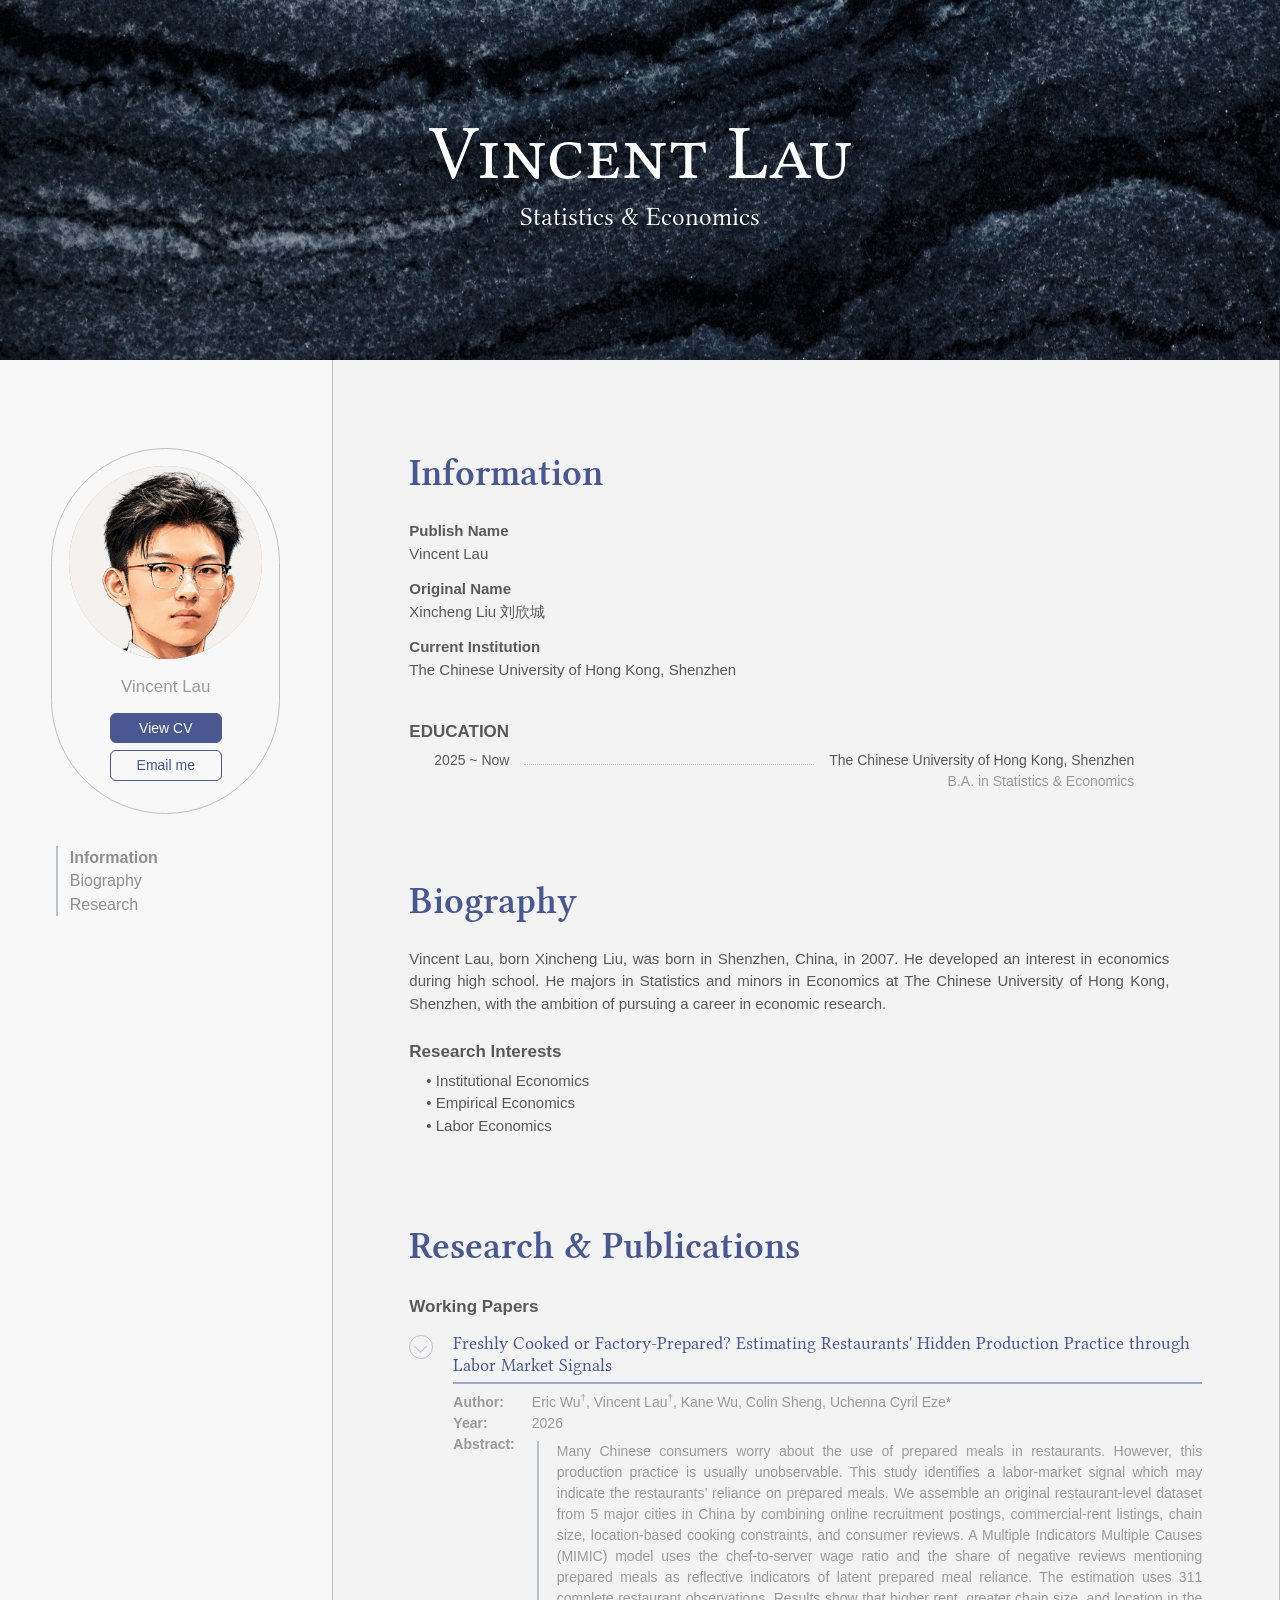
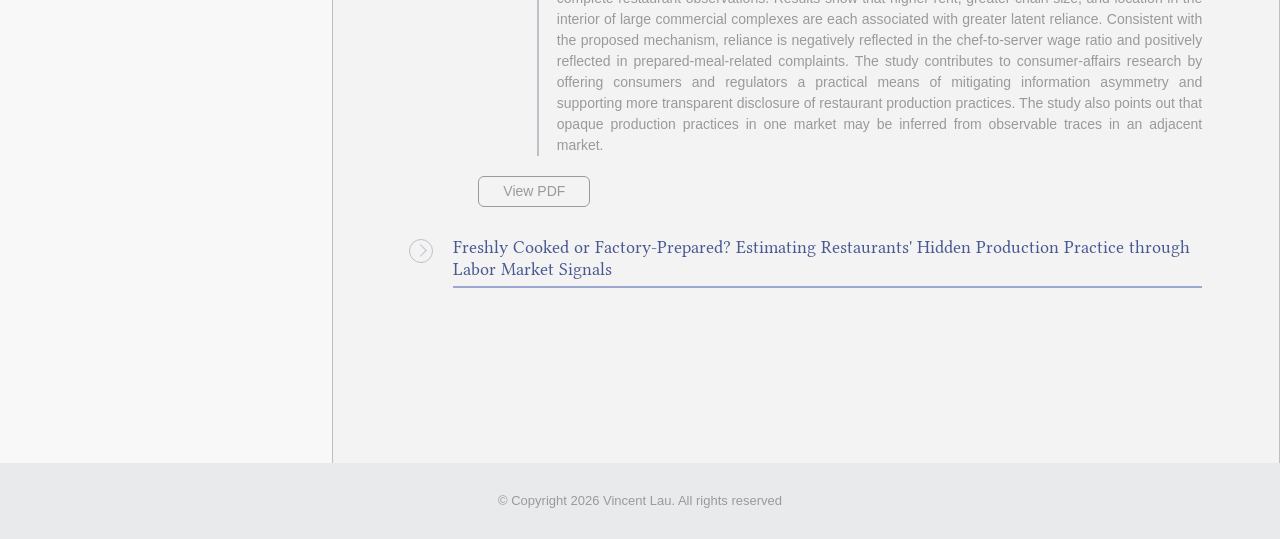
==== docs/index.html @ b1e36590 "Biography" ====
<!doctype html>
<html lang="en">

<head>
  <meta charset="utf-8">
  <meta name="viewport" content="width=device-width, initial-scale=1">
  <title>Vincent Lau</title>
  <link rel="stylesheet" href="site.css">
</head>

<body>
  <header class="hero" aria-label="Introduction">
    <div class="hero-copy">
      <h1>Vincent Lau</h1>
      <p>Statistics &amp; Economics</p>
    </div>
  </header>

  <div class="site-body">
    <div class="layout">
      <aside class="sidebar" aria-label="Profile and navigation">
        <div class="sidebar-inner">
          <div class="profile-card">
            <img class="portrait" src="assets/images/profile.jpg" alt="Portrait of Vincent Lau">
            <div class="profile-name">Vincent Lau</div>
            <a class="pill solid" href="assets/cv/CV_Vincent_Lau.pdf" target="_blank" rel="noopener">
              View CV
            </a>
            <a class="pill outline" href="mailto:xinchengliu@link.cuhk.edu.cn">Email me</a>
          </div>
          <nav class="section-nav" aria-label="Page sections">
            <a href="#information" class="active">Information</a>
            <a href="#biography">Biography</a>
            <a href="#research">Research</a>
          </nav>
        </div>
      </aside>

      <main class="content">
        <section id="information" class="section information">
          <h2>Information</h2>
          <dl class="identity">
            <dt>Publish Name</dt>
            <dd>Vincent Lau</dd>
            <dt>Original Name</dt>
            <dd>Xincheng Liu <span lang="zh">刘欣城</span></dd>
            <dt>Current Institution</dt>
            <dd>The Chinese University of Hong Kong, Shenzhen</dd>
          </dl>
          <h3 class="kicker">Education</h3>
          <div class="education-row">
            <span class="education-date">2025 ~ Now</span>
            <span class="dots" aria-hidden="true"></span>
            <span class="education-detail">
              The Chinese University of Hong Kong, Shenzhen<br>
              <em>B.A. in Statistics &amp; Economics</em>
            </span>
          </div>
        </section>

        <section id="biography" class="section biography">
          <h2>Biography</h2>
          <p>
            Vincent Lau, born Xincheng Liu, was born in Shenzhen, China, in 2007.
            He developed an interest in economics during high school. He majors in
            Statistics and minors in Economics at The Chinese University of Hong Kong,
            Shenzhen, with the ambition of pursuing a career in economic research.
          </p>
          <h3>Research Interests</h3>
          <ul>
            <li>Institutional Economics</li>
            <li>Empirical Economics</li>
            <li>Labor Economics</li>
          </ul>
        </section>

        <section id="research" class="section research">
          <h2>Research &amp; Publications</h2>
          <h3>Working Papers</h3>
          <article class="paper">
            <button class="paper-trigger" type="button" aria-expanded="true" aria-controls="paper-1">
              <span class="toggle" aria-hidden="true"></span>
              <span class="paper-title">Freshly Cooked or Factory-Prepared? Estimating Restaurants&#x27; Hidden Production Practice through Labor Market Signals</span>
            </button>
            <div class="paper-panel" id="paper-1">
              <div class="paper-panel-inner">
                <div class="paper-body">
                  <dl class="paper-fields">
                    <dt>Author:</dt>
                    <dd>Eric Wu<sup>†</sup>, Vincent Lau<sup>†</sup>, Kane Wu, Colin Sheng, Uchenna Cyril Eze*</dd>
                    <dt>Year:</dt>
                    <dd>2026</dd>
                    <dt class="abstract-label">Abstract:</dt>
                    <dd class="abstract">Many Chinese consumers worry about the use of prepared meals in restaurants. However, this production practice is usually unobservable. This study identifies a labor-market signal which may indicate the restaurants’ reliance on prepared meals. We assemble an original restaurant-level dataset from 5 major cities in China by combining online recruitment postings, commercial-rent listings, chain size, location-based cooking constraints, and consumer reviews. A Multiple Indicators Multiple Causes (MIMIC) model uses the chef-to-server wage ratio and the share of negative reviews mentioning prepared meals as reflective indicators of latent prepared meal reliance. The estimation uses 311 complete restaurant observations. Results show that higher rent, greater chain size, and location in the interior of large commercial complexes are each associated with greater latent reliance. Consistent with the proposed mechanism, reliance is negatively reflected in the chef-to-server wage ratio and positively reflected in prepared-meal-related complaints. The study contributes to consumer-affairs research by offering consumers and regulators a practical means of mitigating information asymmetry and supporting more transparent disclosure of restaurant production practices. The study also points out that opaque production practices in one market may be inferred from observable traces in an adjacent market.</dd>
                  </dl>
                  <a class="pill outline pdf-link" href="assets/papers/prepared-meals.pdf" target="_blank" rel="noopener">View PDF</a>
                </div>
              </div>
            </div>
          </article>
          <article class="paper">
            <button class="paper-trigger" type="button" aria-expanded="false" aria-controls="paper-2">
              <span class="toggle" aria-hidden="true"></span>
              <span class="paper-title">Freshly Cooked or Factory-Prepared? Estimating Restaurants&#x27; Hidden Production Practice through Labor Market Signals</span>
            </button>
            <div class="paper-panel is-closed" id="paper-2" inert>
              <div class="paper-panel-inner">
                <div class="paper-body">
                  <dl class="paper-fields">
                    <dt>Author:</dt>
                    <dd>Eric Wu<sup>†</sup>, Vincent Lau<sup>†</sup>, Kane Wu, Colin Sheng, Uchenna Cyril Eze*</dd>
                    <dt>Year:</dt>
                    <dd>2026</dd>
                    <dt>DOI:</dt>
                    <dd><a href="https://doi.org/10.2139/ssrn.4680910" target="_blank" rel="noopener">10.2139/ssrn.4680910</a></dd>
                  </dl>

                </div>
              </div>
            </div>
          </article>
        </section>
      </main>
    </div>
    <footer>© Copyright 2026 Vincent Lau. All rights reserved</footer>
  </div>
  <script src="site.js"></script>
</body>

</html>
---- docs/site.css ----
@font-face {
  font-family: "Libertinus Serif";
  src: url("assets/fonts/libertinus/LibertinusSerif-Regular.woff2") format("woff2");
  font-weight: 400;
  font-display: swap;
}

@font-face {
  font-family: "Libertinus Serif OTF";
  src: url("assets/fonts/libertinus/LibertinusSerif-Regular.otf") format("opentype");
  font-weight: 400;
  font-display: swap;
}

@font-face {
  font-family: "Libertinus Serif";
  src: url("assets/fonts/libertinus/LibertinusSerif-Semibold.woff2") format("woff2");
  font-weight: 600;
  font-display: swap;
}

@font-face {
  font-family: "Libertinus Serif Display";
  src: url("assets/fonts/libertinus/LibertinusSerifDisplay-Regular.woff2") format("woff2");
  font-weight: 400;
  font-display: swap;
}

:root {
  --sidebar: #f8f8f8;
  --content: #f3f3f4;
  --page: #e9eaeb;
  --line: #bbc0c6;
  --nav: #8f8f8f;
  --muted: #9a9a9a;
  --text: #595959;
  --blue: #495890;
}

* {
  box-sizing: border-box;
}

html {
  scroll-behavior: smooth;
}

body {
  margin: 0;
  color: var(--text);
  background: var(--page);
  font-family: Arial, "Noto Sans CJK SC", "Source Han Sans SC", sans-serif;
  font-size: 15px;
  line-height: 1.5;
}

a {
  color: inherit;
}

.hero {
  height: min(40vh, 430px);
  min-height: 320px;
  position: sticky;
  top: 0;
  z-index: 0;
  display: grid;
  place-items: center;
  background:
    linear-gradient(rgba(0, 0, 0, 0.15), rgba(0, 0, 0, 0.15)),
    url("assets/images/home-banner.jpg") center / cover no-repeat;
  color: white;
  text-align: center;
}

.hero-copy {
  transform: translateY(-6px);
}

.hero h1 {
  margin: 0;
  font: 400 clamp(52px, 6vw, 82px)/1 "Libertinus Serif OTF", Georgia, serif;
  font-variant-caps: small-caps;
  font-synthesis: none;
}

.hero p {
  margin: 8px 0 0;
  font: 400 clamp(20px, 2vw, 27px)/1.3 "Libertinus Serif Display", Georgia, serif;
}

.site-body {
  position: relative;
  z-index: 1;
  background: var(--page);
}

.layout {
  display: grid;
  grid-template-columns: minmax(260px, 26%) minmax(0, 1fr);
  max-width: 1750px;
  min-height: 1250px;
  margin: auto;
  border-right: 1px solid var(--line);
}

.sidebar {
  background: var(--sidebar);
  border-right: 1px solid var(--line);
}

.sidebar-inner {
  position: sticky;
  top: 24px;
  padding: 88px clamp(18px, 4vw, 64px) 40px;
}

.profile-card {
  width: 100%;
  max-width: 240px;
  margin: 0 auto;
  padding: 17px 17px 25px;
  border: 1px solid var(--line);
  border-radius: 150px;
  text-align: center;
  background: var(--sidebar);
}

.portrait {
  display: block;
  width: 100%;
  aspect-ratio: 1;
  border-radius: 50%;
  object-fit: cover;
  object-position: center top;
  background: #b8b8b8;
}

.profile-name {
  margin: 15px 0 13px;
  color: #9b9b9b;
  font-size: 17px;
}

.pill {
  display: block;
  width: 112px;
  padding: 6px 12px;
  border: 1.5px solid var(--blue);
  border-radius: 6px;
  margin: 7px auto;
  font-size: 14px;
  line-height: 1.2;
  text-align: center;
  text-decoration: none;
  cursor: pointer;
  transition: background-color .28s ease, color .28s ease, box-shadow .28s ease, transform .28s ease;
}

.pill.solid {
  background: var(--blue);
  color: white;
}

.pill.outline {
  background: transparent;
  color: var(--blue);
}

.pill.outline:hover,
.pill.outline:focus-visible {
  background: var(--blue);
  color: white;
  box-shadow: 0 3px 10px #49589026;
  transform: translateY(-1px);
}

.pill.solid:hover,
.pill.solid:focus-visible {
  background: #364575;
  color: white;
  box-shadow: 0 3px 10px #49589026;
  transform: translateY(-1px);
}

.pill:active {
  transform: translateY(0);
  box-shadow: none;
}

.pill:focus-visible,
.paper-trigger:focus-visible,
.section-nav a:focus-visible {
  outline: 2px solid var(--blue);
  outline-offset: 3px;
}

.section-nav {
  max-width: 220px;
  margin: 32px auto 0;
  padding-left: 12px;
  border-left: 2px solid var(--line);
}

.section-nav a {
  display: block;
  color: var(--nav);
  font-size: 16px;
  text-decoration: none;
  line-height: 1.45;
}

.section-nav a.active,
.section-nav a:hover {
  font-weight: 700;
}

.content {
  min-width: 0;
  padding: 92px clamp(32px, 6vw, 116px) 145px;
  background: var(--content);
}

.section {
  scroll-margin-top: 30px;
  margin-bottom: 88px;
}

.section h2 {
  margin: 0 0 26px;
  color: var(--blue);
  font: 600 clamp(32px, 3vw, 43px)/1.1 "Libertinus Serif", Georgia, serif;
}

.section h3 {
  margin: 24px 0 5px;
  font-size: 17px;
  font-weight: 700;
}

.identity {
  margin: 0;
}

.identity dt {
  font-weight: 700;
  margin-top: 13px;
}

.identity dd {
  margin: 0;
}

.kicker {
  margin-top: 38px !important;
  text-transform: uppercase;
}

.education-row {
  display: flex;
  gap: 15px;
  align-items: baseline;
  max-width: 750px;
  padding: 0 25px;
  font-size: 14px;
}

.education-date {
  flex: 0 0 auto;
}

.dots {
  flex: 1;
  min-width: 30px;
  border-bottom: 1px dotted var(--line);
}

.education-detail {
  text-align: right;
}

.education-detail em {
  color: var(--muted);
  font-style: normal;
}

.biography p {
  max-width: 760px;
  margin: 0 0 22px;
  text-align: justify;
}

.biography ul {
  margin: 0;
  padding-left: 17px;
  list-style: none;
}

.biography li::before {
  content: "• ";
}

.research {
  margin-bottom: 0;
}

.research h3 {
  margin: 0 0 14px;
}

.paper {
  margin: 0 0 30px;
}

.paper-trigger {
  display: flex;
  width: 100%;
  align-items: flex-start;
  gap: 20px;
  padding: 0;
  border: 0;
  background: none;
  text-align: left;
  cursor: pointer;
  color: var(--blue);
  font: 400 18px/1.2 "Libertinus Serif", Georgia, serif;
}

.toggle {
  width: 24px;
  height: 24px;
  flex: 0 0 24px;
  margin-top: 2px;
  border: 1.5px solid var(--line);
  border-radius: 50%;
  position: relative;
}

.toggle::after {
  content: "";
  position: absolute;
  width: 8px;
  height: 8px;
  border-right: 1.5px solid var(--line);
  border-bottom: 1.5px solid var(--line);
  left: 6px;
  top: 6px;
  transform: rotate(-45deg);
  transition: transform .32s ease;
}

.paper-trigger[aria-expanded="true"] .toggle::after {
  transform: rotate(45deg);
}

.paper-title {
  display: block;
  flex: 1;
  min-width: 0;
  padding: 0 0 6px;
  border-bottom: 2px solid #9ba9d0;
  overflow-wrap: break-word;
}

.paper-panel {
  display: grid;
  grid-template-rows: 1fr;
  opacity: 1;
  transition: grid-template-rows .38s ease, opacity .3s ease;
}

.paper-panel-inner {
  min-height: 0;
  overflow: hidden;
}

.paper-panel.is-closed {
  grid-template-rows: 0fr;
  opacity: 0;
}

.paper-body {
  margin: 8px 0 0 44px;
  color: var(--muted);
}

.paper-fields {
  display: grid;
  grid-template-columns: max-content minmax(0, 1fr);
  column-gap: 17px;
  margin: 0;
  font-size: 14px;
}

.paper-fields dt {
  font-weight: 700;
}

.paper-fields dd {
  margin: 0;
}

.paper-fields sup {
  font-size: .7em;
  line-height: 0;
  vertical-align: super;
}

.paper-fields .abstract {
  margin: 7px 0 0 5px;
  padding-left: 18px;
  border-left: 2px solid var(--line);
  text-align: justify;
}

.pill.outline.pdf-link {
  margin: 20px 0 0 25px;
  border-color: var(--muted);
  color: var(--muted);
}

.pill.outline.pdf-link:hover,
.pill.outline.pdf-link:focus-visible {
  background: var(--muted);
  color: white;
  box-shadow: 0 3px 10px #9a9a9a33;
}

footer {
  padding: 28px 16px;
  color: var(--muted);
  text-align: center;
  font-size: 13px;
}

@media (max-width: 760px) {
  .hero {
    min-height: 250px;
    height: 34vh;
    padding: 20px;
  }

  .hero h1 {
    font-size: clamp(42px, 10vw, 66px);
  }

  .hero p {
    font-size: clamp(17px, 4.5vw, 22px);
  }

  .layout {
    display: block;
    min-height: 0;
    border-right: 0;
  }

  .sidebar {
    border-right: 0;
    border-bottom: 1px solid var(--line);
  }

  .sidebar-inner {
    position: static;
    display: block;
    padding: 24px 20px 18px;
  }

  .profile-card {
    display: grid;
    grid-template-columns: clamp(78px, 22vw, 112px) minmax(0, 1fr);
    gap: 0 16px;
    align-items: center;
    max-width: 420px;
    padding: 14px;
    border-radius: 18px;
  }

  .portrait {
    grid-row: 1 / 4;
  }

  .profile-name {
    margin: 0 0 4px;
    text-align: left;
    font-size: 16px;
  }

  .profile-card .pill {
    width: min(100%, 124px);
    margin: 4px 0;
    padding: 6px 8px;
    font-size: 13px;
  }

  .section-nav {
    display: grid;
    grid-template-columns: repeat(3, minmax(0, 1fr));
    gap: 8px;
    max-width: 420px;
    margin: 20px auto 0;
    padding: 11px 0 0;
    border-left: 0;
    border-top: 2px solid var(--line);
    text-align: center;
  }

  .section-nav a {
    font-size: clamp(12px, 3.5vw, 15px);
    white-space: nowrap;
  }

  .content {
    padding: 48px 24px 78px;
  }

  .section {
    margin-bottom: 68px;
  }

  .section h2 {
    font-size: clamp(30px, 7vw, 38px);
  }

  .education-row {
    display: block;
    padding: 0;
  }

  .education-date {
    display: block;
    color: var(--muted);
  }

  .dots {
    display: none;
  }

  .education-detail {
    display: block;
    margin-top: 3px;
    text-align: left;
    overflow-wrap: break-word;
  }

  .biography p {
    text-align: left;
  }

  .paper-trigger {
    gap: 10px;
    font-size: 17px;
  }

  .paper-body {
    margin-left: 0;
  }

  .paper-fields {
    grid-template-columns: 64px minmax(0, 1fr);
    gap: 4px 9px;
    font-size: 13px;
  }

  .paper-fields dd {
    min-width: 0;
    overflow-wrap: break-word;
  }

  .paper-fields .abstract-label,
  .paper-fields .abstract {
    grid-column: 1 / -1;
  }

  .paper-fields .abstract {
    margin: 3px 0 0;
    padding-left: 12px;
    text-align: left;
  }

  .pill.outline.pdf-link {
    margin-left: 0;
  }
}

@media (max-width: 360px) {
  .sidebar-inner {
    padding-inline: 16px;
  }

  .profile-card {
    gap: 0 12px;
  }

  .content {
    padding-inline: 18px;
  }

  .section-nav {
    gap: 4px;
  }
}

@media (prefers-reduced-motion: reduce) {
  html {
    scroll-behavior: auto;
  }

  .pill,
  .toggle::after,
  .paper-panel {
    transition: none;
  }
}
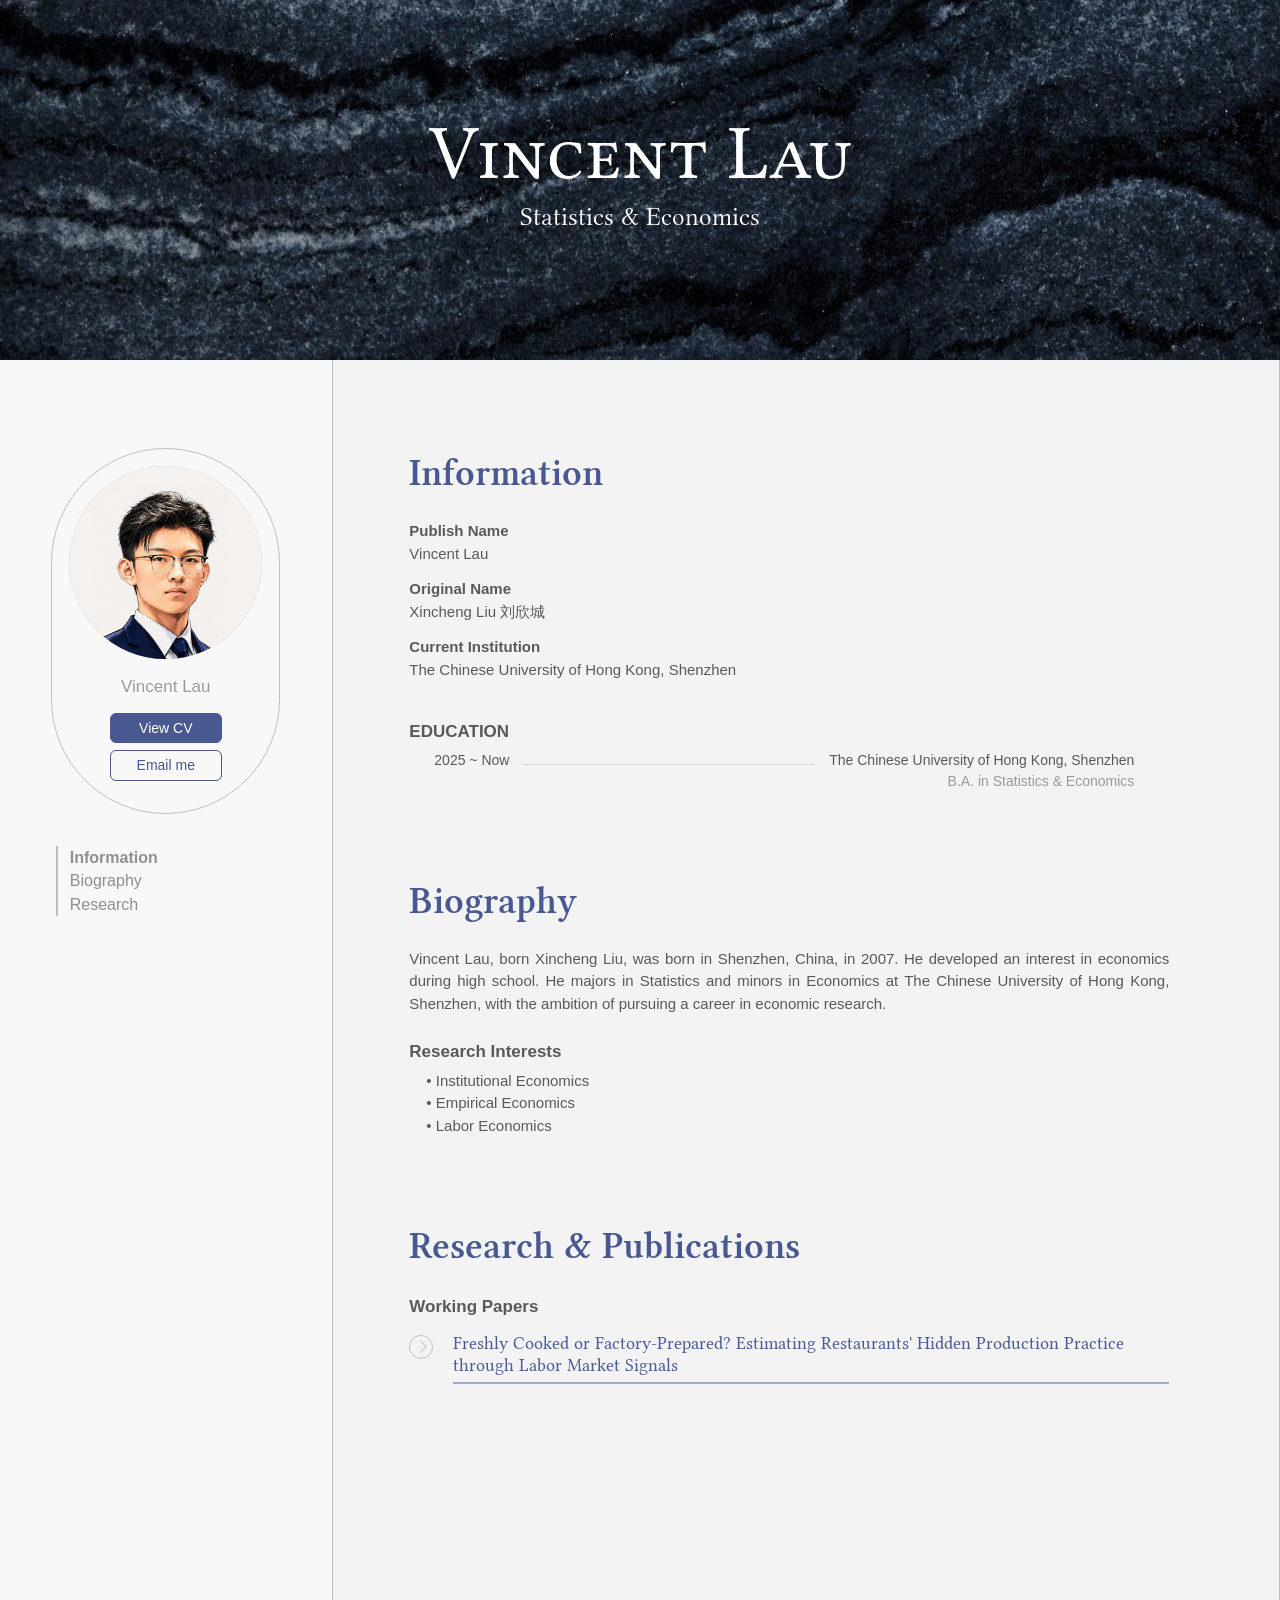
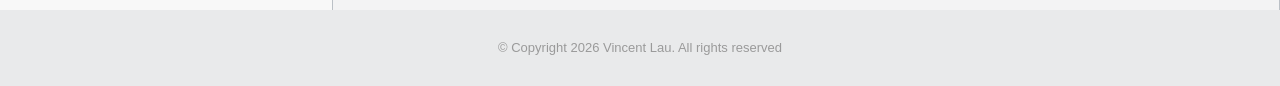
==== commit 1d74af42: "Margins" ====
--- a/docs/index.html
+++ b/docs/index.html
@@ -78,11 +78,11 @@
           <h2>Research &amp; Publications</h2>
           <h3>Working Papers</h3>
           <article class="paper">
-            <button class="paper-trigger" type="button" aria-expanded="true" aria-controls="paper-1">
+            <button class="paper-trigger" type="button" aria-expanded="false" aria-controls="paper-1">
               <span class="toggle" aria-hidden="true"></span>
               <span class="paper-title">Freshly Cooked or Factory-Prepared? Estimating Restaurants&#x27; Hidden Production Practice through Labor Market Signals</span>
             </button>
-            <div class="paper-panel" id="paper-1">
+            <div class="paper-panel is-closed" id="paper-1" inert>
               <div class="paper-panel-inner">
                 <div class="paper-body">
                   <dl class="paper-fields">
@@ -98,27 +98,6 @@
               </div>
             </div>
           </article>
-          <article class="paper">
-            <button class="paper-trigger" type="button" aria-expanded="false" aria-controls="paper-2">
-              <span class="toggle" aria-hidden="true"></span>
-              <span class="paper-title">Freshly Cooked or Factory-Prepared? Estimating Restaurants&#x27; Hidden Production Practice through Labor Market Signals</span>
-            </button>
-            <div class="paper-panel is-closed" id="paper-2" inert>
-              <div class="paper-panel-inner">
-                <div class="paper-body">
-                  <dl class="paper-fields">
-                    <dt>Author:</dt>
-                    <dd>Eric Wu<sup>†</sup>, Vincent Lau<sup>†</sup>, Kane Wu, Colin Sheng, Uchenna Cyril Eze*</dd>
-                    <dt>Year:</dt>
-                    <dd>2026</dd>
-                    <dt>DOI:</dt>
-                    <dd><a href="https://doi.org/10.2139/ssrn.4680910" target="_blank" rel="noopener">10.2139/ssrn.4680910</a></dd>
-                  </dl>
-
-                </div>
-              </div>
-            </div>
-          </article>
         </section>
       </main>
     </div>
--- a/docs/site.css
+++ b/docs/site.css
@@ -301,11 +301,12 @@
 }
 
 .research {
+  max-width: 760px;
   margin-bottom: 0;
 }
 
 .research h3 {
-  margin: 0 0 14px;
+  margin: 0 0px 14px;
 }
 
 .paper {
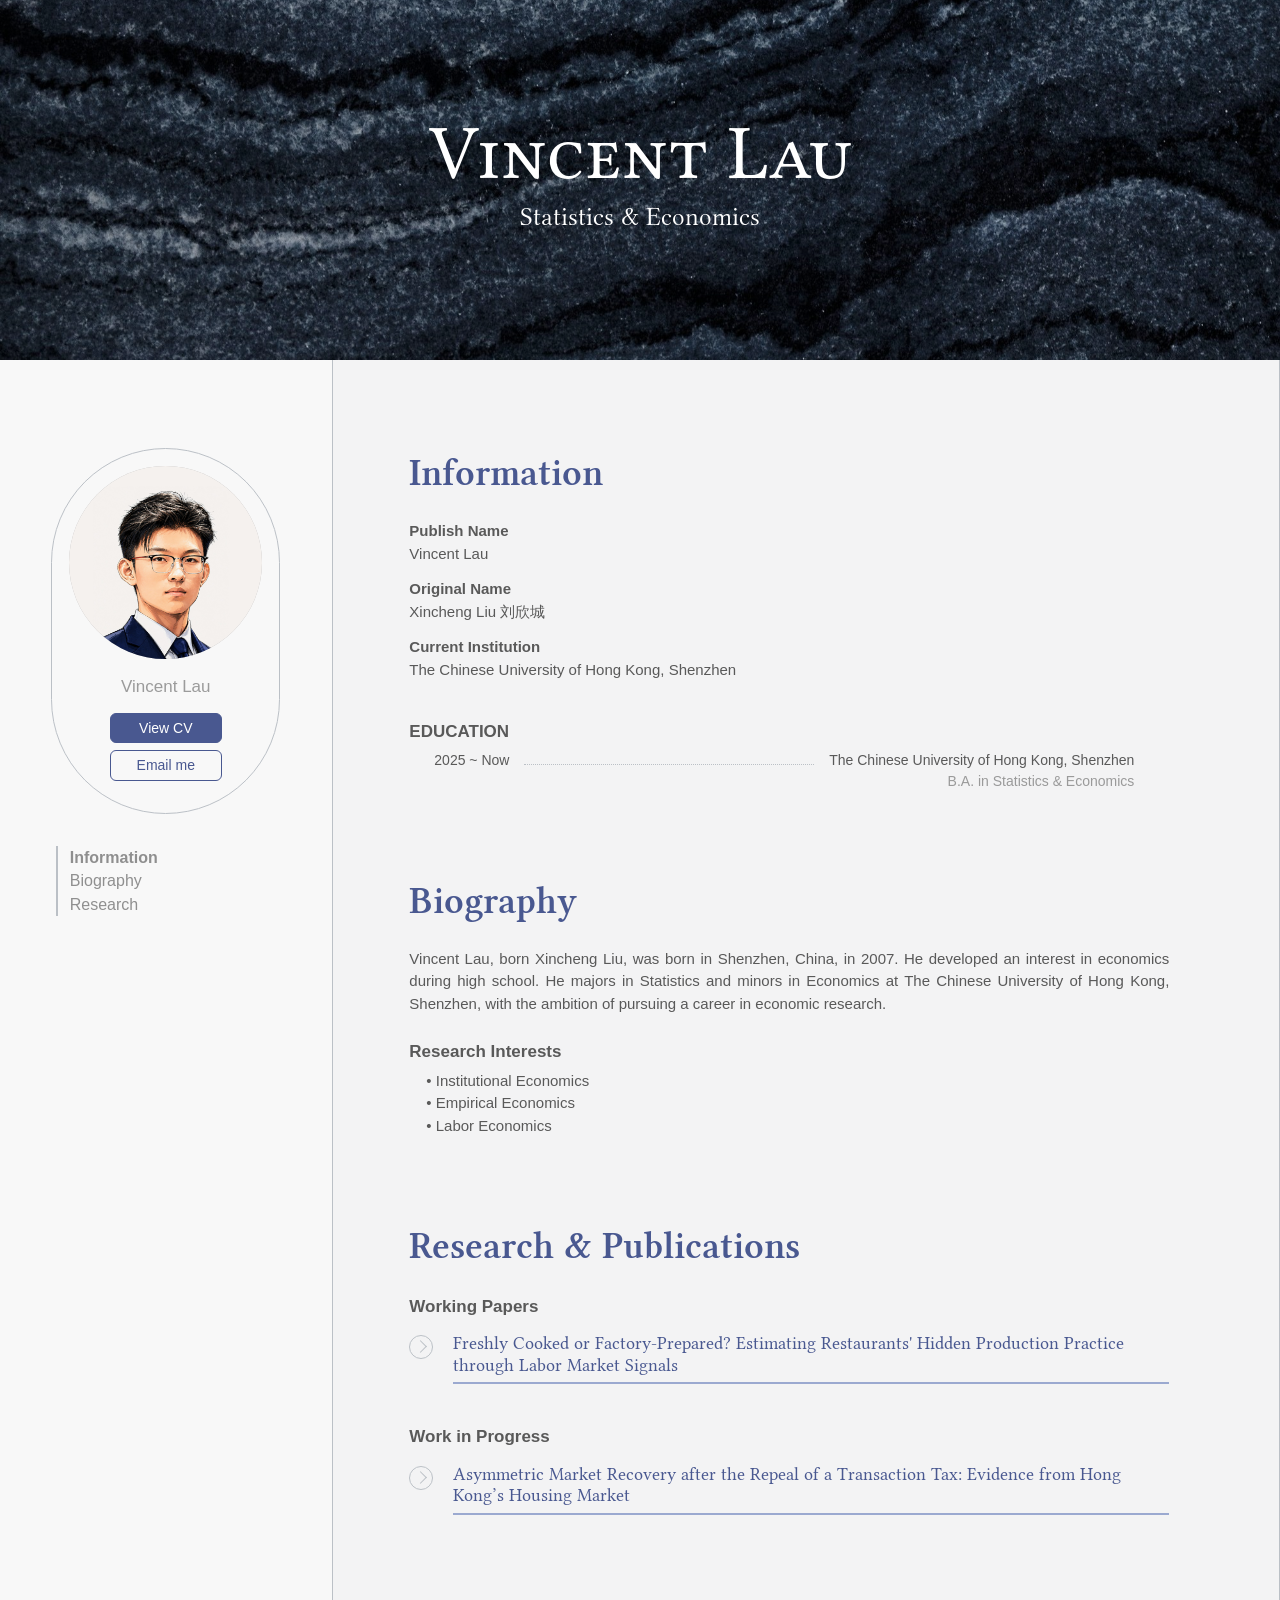
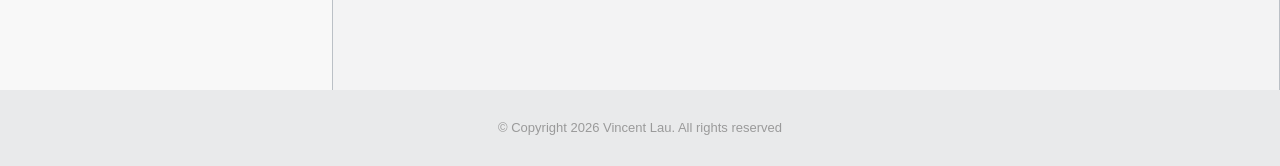
==== commit 5456cb19: "Research Categories" ====
--- a/docs/index.html
+++ b/docs/index.html
@@ -76,7 +76,8 @@
 
         <section id="research" class="section research">
           <h2>Research &amp; Publications</h2>
-          <h3>Working Papers</h3>
+                    <div class="research-group" id="working-papers">
+            <h3>Working Papers</h3>
           <article class="paper">
             <button class="paper-trigger" type="button" aria-expanded="false" aria-controls="paper-1">
               <span class="toggle" aria-hidden="true"></span>
@@ -98,6 +99,26 @@
               </div>
             </div>
           </article>
+          </div>
+          <div class="research-group" id="work-in-progress">
+            <h3>Work in Progress</h3>
+          <article class="paper">
+            <button class="paper-trigger" type="button" aria-expanded="false" aria-controls="paper-2">
+              <span class="toggle" aria-hidden="true"></span>
+              <span class="paper-title">Asymmetric Market Recovery after the Repeal of a Transaction Tax: Evidence from Hong Kong’s Housing Market</span>
+            </button>
+            <div class="paper-panel is-closed" id="paper-2" inert>
+              <div class="paper-panel-inner">
+                <div class="paper-body">
+                  <dl class="paper-fields">
+
+                  </dl>
+
+                </div>
+              </div>
+            </div>
+          </article>
+          </div>
         </section>
       </main>
     </div>
--- a/docs/site.css
+++ b/docs/site.css
@@ -309,6 +309,10 @@
   margin: 0 0px 14px;
 }
 
+.research-group+.research-group {
+  margin-top: 40px;
+}
+
 .paper {
   margin: 0 0 30px;
 }
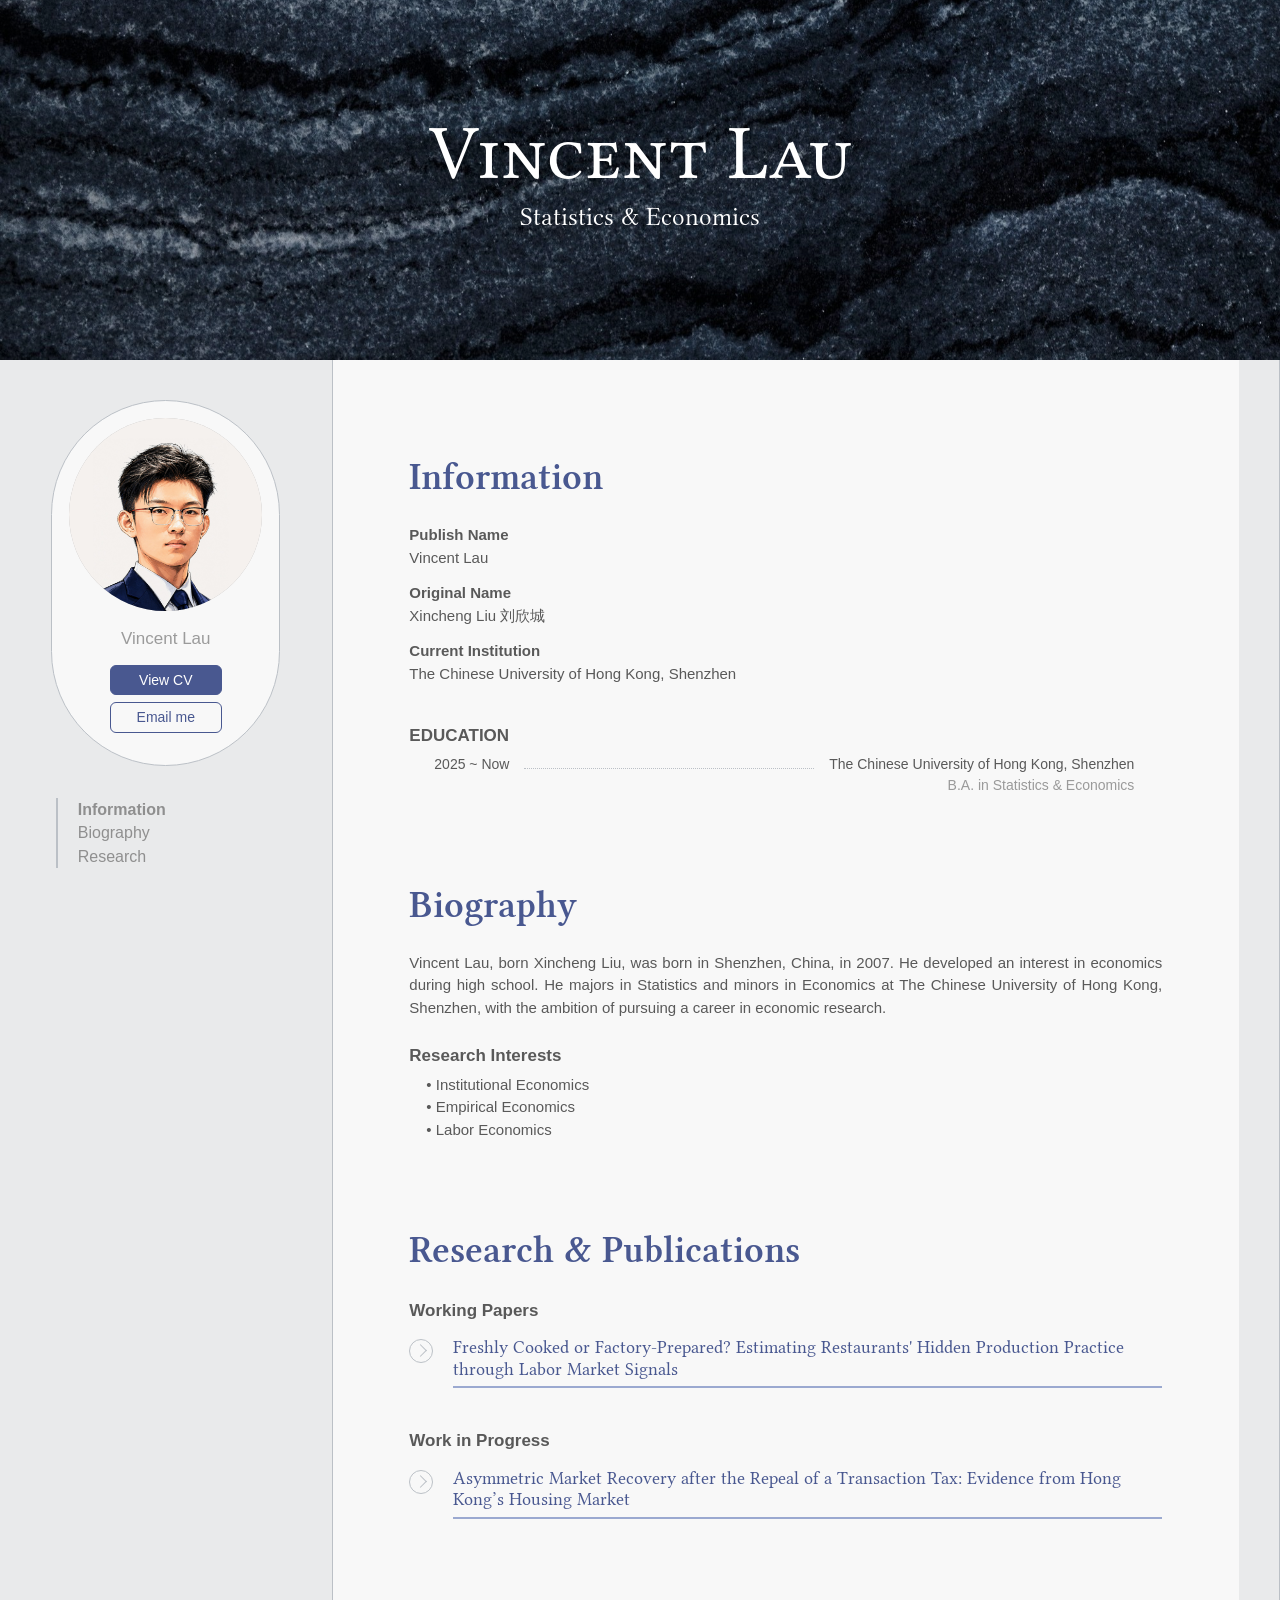
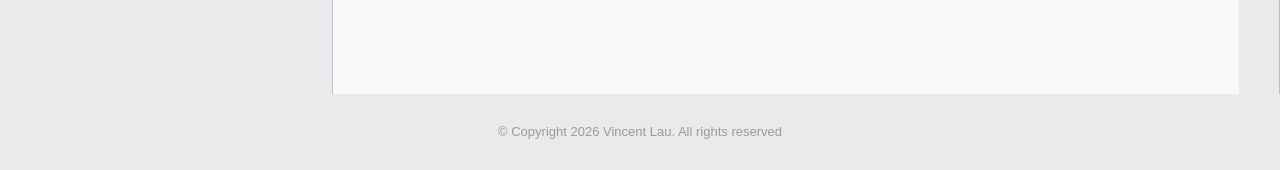
==== commit 258675f0: "icon" ====
--- a/docs/index.html
+++ b/docs/index.html
@@ -4,8 +4,9 @@
 <head>
   <meta charset="utf-8">
   <meta name="viewport" content="width=device-width, initial-scale=1">
-  <title>Vincent Lau</title>
+  <title>Vincent Lau: Academic Page</title>
   <link rel="stylesheet" href="site.css">
+  <link rel="icon" type="image/png" href="assets/images/icon.png">
 </head>
 
 <body>
--- a/docs/site.css
+++ b/docs/site.css
@@ -28,7 +28,8 @@
 
 :root {
   --sidebar: #f8f8f8;
-  --content: #f3f3f4;
+  --sidebarbg: #e9eaeb;
+  --content: #f8f8f8;
   --page: #e9eaeb;
   --line: #bbc0c6;
   --nav: #8f8f8f;
@@ -105,14 +106,14 @@
 }
 
 .sidebar {
-  background: var(--sidebar);
+  background: var(--sidebarbg);
   border-right: 1px solid var(--line);
 }
 
 .sidebar-inner {
   position: sticky;
   top: 24px;
-  padding: 88px clamp(18px, 4vw, 64px) 40px;
+  padding: 40px clamp(18px, 4vw, 64px) 40px;
 }
 
 .profile-card {
@@ -198,7 +199,7 @@
 .section-nav {
   max-width: 220px;
   margin: 32px auto 0;
-  padding-left: 12px;
+  padding-left: 20px;
   border-left: 2px solid var(--line);
 }
 
@@ -217,7 +218,8 @@
 
 .content {
   min-width: 0;
-  padding: 92px clamp(32px, 6vw, 116px) 145px;
+  margin-right: 40px;
+  padding: 96px clamp(32px, 6vw, 116px) 145px;
   background: var(--content);
 }
 
@@ -516,6 +518,7 @@
 
   .content {
     padding: 48px 24px 78px;
+    margin-right: 0px;
   }
 
   .section {
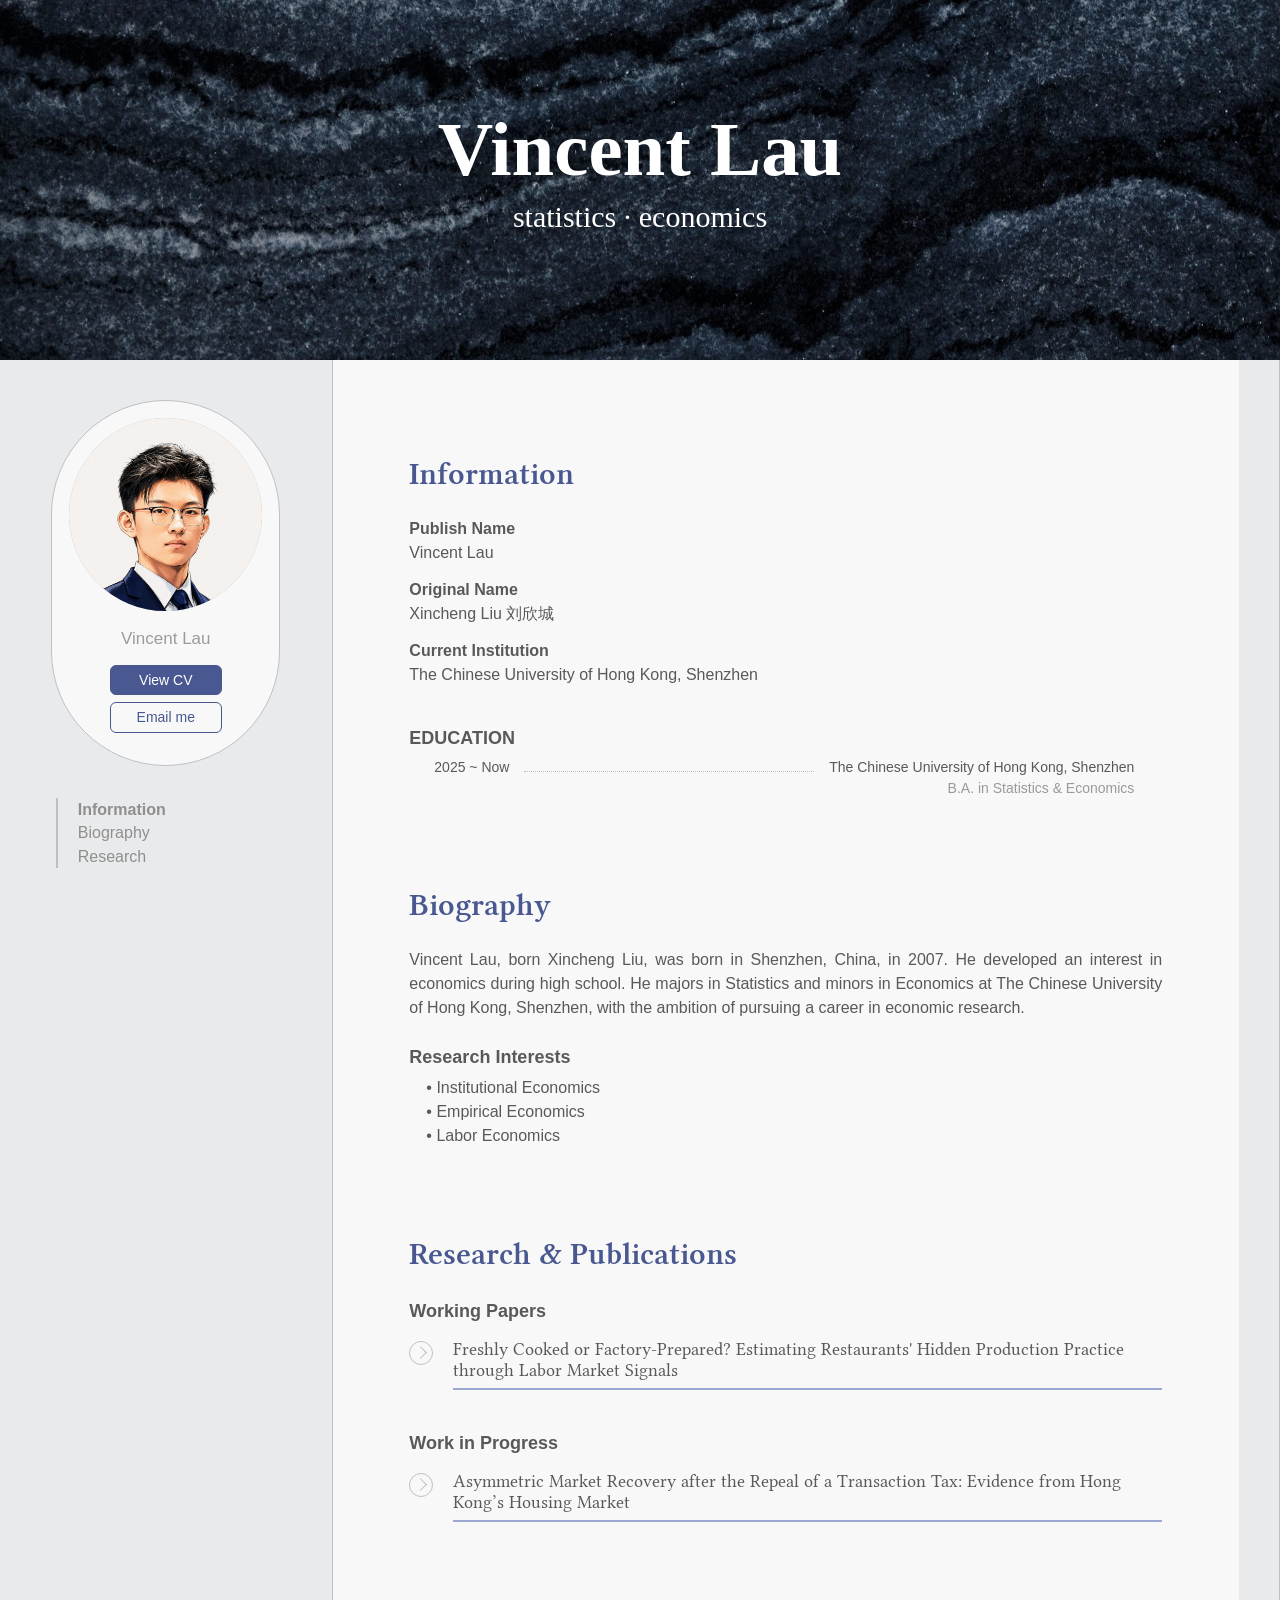
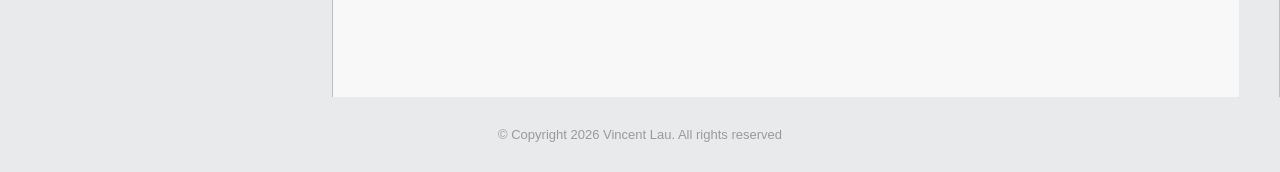
==== commit 35d677f0: "Fonts" ====
--- a/docs/index.html
+++ b/docs/index.html
@@ -13,7 +13,7 @@
   <header class="hero" aria-label="Introduction">
     <div class="hero-copy">
       <h1>Vincent Lau</h1>
-      <p>Statistics &amp; Economics</p>
+      <p>statistics &middot; economics</p>
     </div>
   </header>
 
--- a/docs/site.css
+++ b/docs/site.css
@@ -23,6 +23,13 @@
   font-family: "Libertinus Serif Display";
   src: url("assets/fonts/libertinus/LibertinusSerifDisplay-Regular.woff2") format("woff2");
   font-weight: 400;
+  font-display: swap;
+}
+
+@font-face {
+  font-family: "Cormorant SC";
+  src: url("assets/fonts/CormorantSC/CormorantGaramond-VariableFont_wght.ttf") format("ttf");
+  /*font-weight: 600;*/
   font-display: swap;
 }
 
@@ -36,6 +43,7 @@
   --muted: #9a9a9a;
   --text: #595959;
   --blue: #495890;
+  --lightblue: #4571ad;
 }
 
 * {
@@ -51,7 +59,7 @@
   color: var(--text);
   background: var(--page);
   font-family: Arial, "Noto Sans CJK SC", "Source Han Sans SC", sans-serif;
-  font-size: 15px;
+  font-size: 16px;
   line-height: 1.5;
 }
 
@@ -80,14 +88,15 @@
 
 .hero h1 {
   margin: 0;
-  font: 400 clamp(52px, 6vw, 82px)/1 "Libertinus Serif OTF", Georgia, serif;
-  font-variant-caps: small-caps;
+  font: 600 clamp(52px, 6vw, 82px)/1 "Cormorant SC", Georgia, serif;
+  /*font-variant-caps: small-caps;*/
   font-synthesis: none;
 }
 
 .hero p {
   margin: 8px 0 0;
-  font: 400 clamp(20px, 2vw, 27px)/1.3 "Libertinus Serif Display", Georgia, serif;
+  font: 400 clamp(30px, 2vw, 45px)/1.3 "Cormorant SC", Georgia, serif;
+  font-synthesis: none;
 }
 
 .site-body {
@@ -231,12 +240,12 @@
 .section h2 {
   margin: 0 0 26px;
   color: var(--blue);
-  font: 600 clamp(32px, 3vw, 43px)/1.1 "Libertinus Serif", Georgia, serif;
+  font: 600 clamp(24px, 3vw, 32px)/1.1 "Libertinus Serif", Georgia, serif;
 }
 
 .section h3 {
   margin: 24px 0 5px;
-  font-size: 17px;
+  font-size: 18px;
   font-weight: 700;
 }
 
@@ -329,9 +338,15 @@
   background: none;
   text-align: left;
   cursor: pointer;
-  color: var(--blue);
+  color: var(--text);
   font: 400 18px/1.2 "Libertinus Serif", Georgia, serif;
 }
+
+.paper-trigger:hover,
+.paper-trigger:focus-visible {
+  color: var(--lightblue);
+}
+
 
 .toggle {
   width: 24px;
@@ -396,7 +411,7 @@
   grid-template-columns: max-content minmax(0, 1fr);
   column-gap: 17px;
   margin: 0;
-  font-size: 14px;
+  font-size: 15px;
 }
 
 .paper-fields dt {
@@ -411,6 +426,11 @@
   font-size: .7em;
   line-height: 0;
   vertical-align: super;
+}
+
+.paper-fields .abstract-label,
+.paper-fields .abstract {
+  grid-column: 1 / -1;
 }
 
 .paper-fields .abstract {
@@ -421,7 +441,7 @@
 }
 
 .pill.outline.pdf-link {
-  margin: 20px 0 0 25px;
+  margin: 20px 0 0 0px;
   border-color: var(--muted);
   color: var(--muted);
 }
@@ -441,6 +461,10 @@
 }
 
 @media (max-width: 760px) {
+  body {
+    font-size: 15px;
+  }
+
   .hero {
     min-height: 250px;
     height: 34vh;
@@ -574,11 +598,6 @@
     overflow-wrap: break-word;
   }
 
-  .paper-fields .abstract-label,
-  .paper-fields .abstract {
-    grid-column: 1 / -1;
-  }
-
   .paper-fields .abstract {
     margin: 3px 0 0;
     padding-left: 12px;
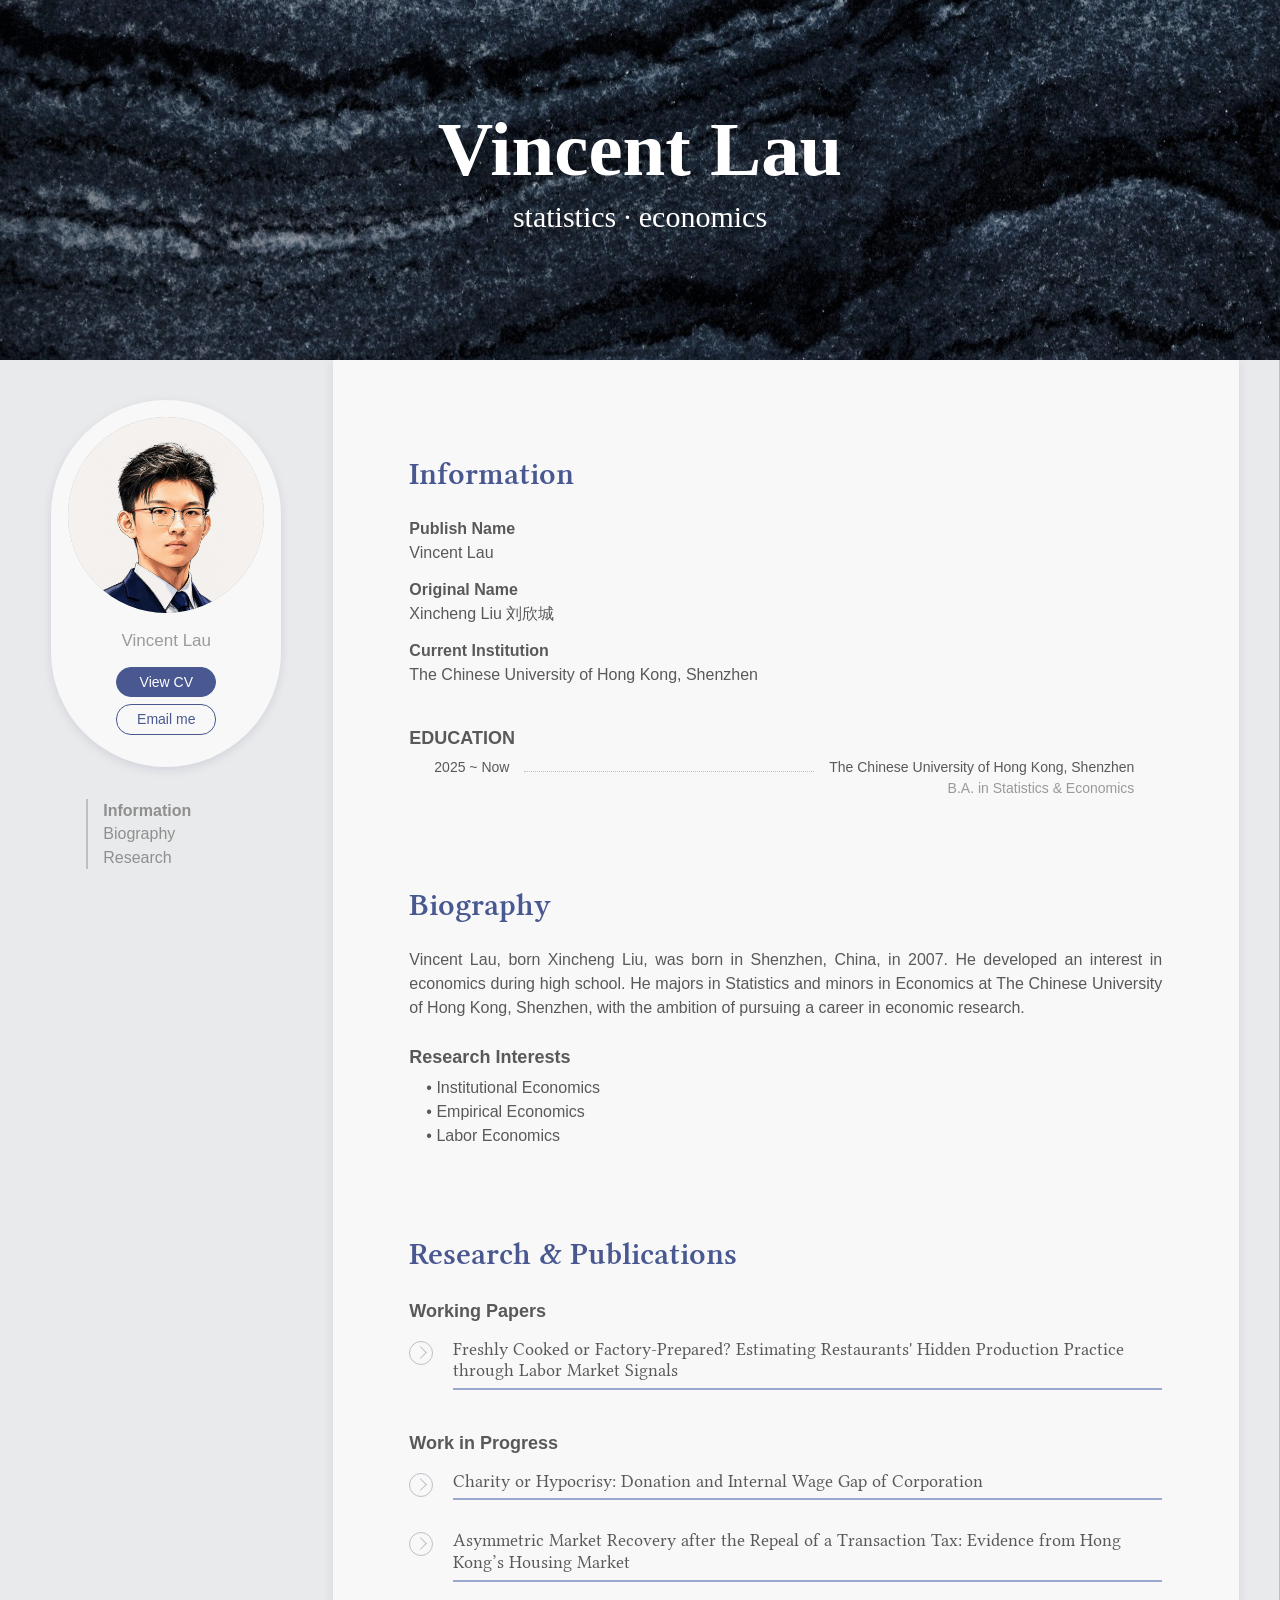
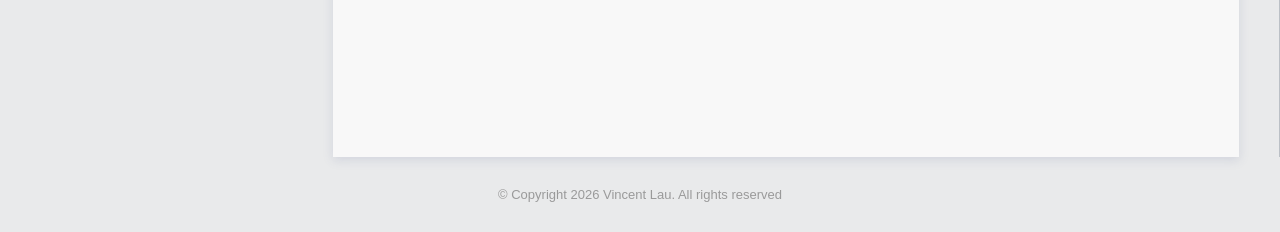
==== commit c8256044: "Add new research paper: "Charity or Hypocrisy: Donation and Internal Wage Gap of Corporation"" ====
--- a/docs/index.html
+++ b/docs/index.html
@@ -106,9 +106,28 @@
           <article class="paper">
             <button class="paper-trigger" type="button" aria-expanded="false" aria-controls="paper-2">
               <span class="toggle" aria-hidden="true"></span>
+              <span class="paper-title">Charity or Hypocrisy: Donation and Internal Wage Gap of Corporation</span>
+            </button>
+            <div class="paper-panel is-closed" id="paper-2" inert>
+              <div class="paper-panel-inner">
+                <div class="paper-body">
+                  <dl class="paper-fields">
+                    <dt>Author:</dt>
+                    <dd>Eric Wu<sup>†</sup>, Vincent Lau<sup>†</sup>, Uchenna Cyril Eze*</dd>
+                    <dt>Year:</dt>
+                    <dd>2026</dd>
+                  </dl>
+
+                </div>
+              </div>
+            </div>
+          </article>
+          <article class="paper">
+            <button class="paper-trigger" type="button" aria-expanded="false" aria-controls="paper-3">
+              <span class="toggle" aria-hidden="true"></span>
               <span class="paper-title">Asymmetric Market Recovery after the Repeal of a Transaction Tax: Evidence from Hong Kong’s Housing Market</span>
             </button>
-            <div class="paper-panel is-closed" id="paper-2" inert>
+            <div class="paper-panel is-closed" id="paper-3" inert>
               <div class="paper-panel-inner">
                 <div class="paper-body">
                   <dl class="paper-fields">
--- a/docs/site.css
+++ b/docs/site.css
@@ -116,7 +116,7 @@
 
 .sidebar {
   background: var(--sidebarbg);
-  border-right: 1px solid var(--line);
+  /*border-right: 1px solid var(--line);*/
 }
 
 .sidebar-inner {
@@ -130,8 +130,9 @@
   max-width: 240px;
   margin: 0 auto;
   padding: 17px 17px 25px;
-  border: 1px solid var(--line);
+  /*border: 1px solid var(--line);*/
   border-radius: 150px;
+  box-shadow: 0 3px 10px #49589026;
   text-align: center;
   background: var(--sidebar);
 }
@@ -154,10 +155,10 @@
 
 .pill {
   display: block;
-  width: 112px;
+  width: 100px;
   padding: 6px 12px;
   border: 1.5px solid var(--blue);
-  border-radius: 6px;
+  border-radius: 15px;
   margin: 7px auto;
   font-size: 14px;
   line-height: 1.2;
@@ -208,8 +209,10 @@
 .section-nav {
   max-width: 220px;
   margin: 32px auto 0;
-  padding-left: 20px;
+  padding-left: 15px;
   border-left: 2px solid var(--line);
+  position: relative;
+  left: 30px;
 }
 
 .section-nav a {
@@ -230,6 +233,7 @@
   margin-right: 40px;
   padding: 96px clamp(32px, 6vw, 116px) 145px;
   background: var(--content);
+  box-shadow: 0 3px 10px #49589026;
 }
 
 .section {
@@ -486,8 +490,7 @@
   }
 
   .sidebar {
-    border-right: 0;
-    border-bottom: 1px solid var(--line);
+    background: var(--content);
   }
 
   .sidebar-inner {
@@ -498,6 +501,7 @@
 
   .profile-card {
     display: grid;
+    margin-top: 10px;
     grid-template-columns: clamp(78px, 22vw, 112px) minmax(0, 1fr);
     gap: 0 16px;
     align-items: center;
@@ -524,7 +528,7 @@
   }
 
   .section-nav {
-    display: grid;
+    display: none;
     grid-template-columns: repeat(3, minmax(0, 1fr));
     gap: 8px;
     max-width: 420px;
@@ -533,16 +537,18 @@
     border-left: 0;
     border-top: 2px solid var(--line);
     text-align: center;
-  }
-
-  .section-nav a {
+    left: 0px;
+  }
+
+  /*.section-nav a {
     font-size: clamp(12px, 3.5vw, 15px);
     white-space: nowrap;
-  }
+  }*/
 
   .content {
     padding: 48px 24px 78px;
     margin-right: 0px;
+    box-shadow: 0 0px 0px #49589026;
   }
 
   .section {
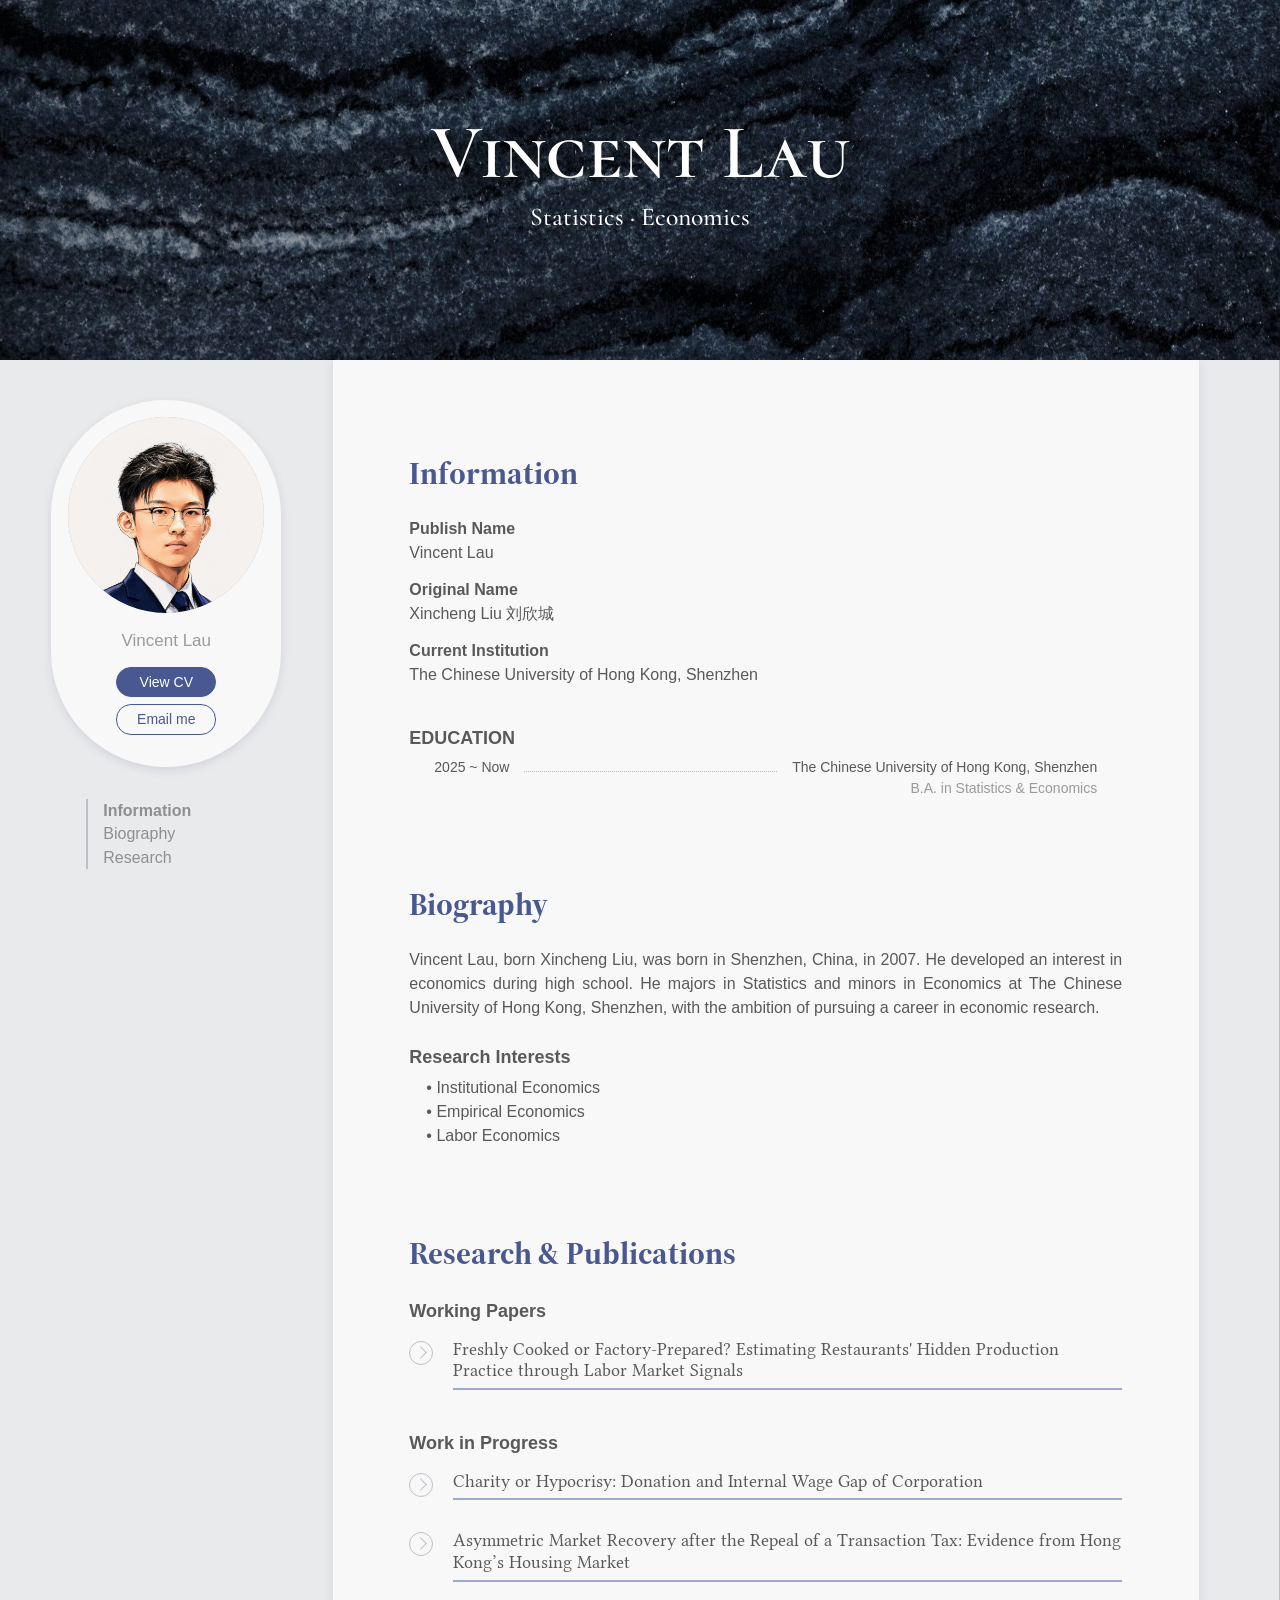
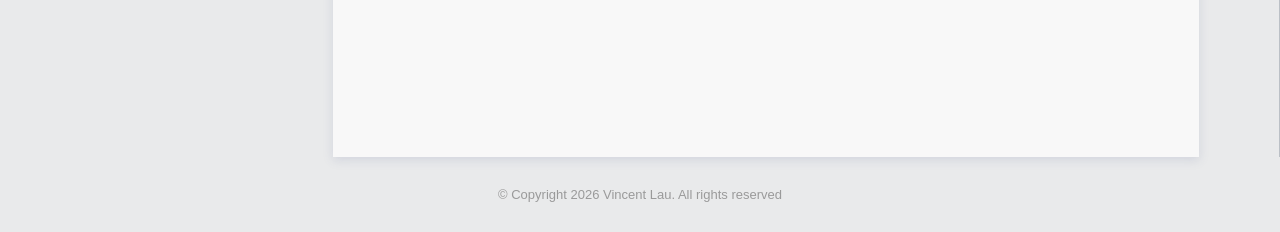
==== commit f8eba1cf: "Fonts" ====
--- a/docs/index.html
+++ b/docs/index.html
@@ -13,7 +13,7 @@
   <header class="hero" aria-label="Introduction">
     <div class="hero-copy">
       <h1>Vincent Lau</h1>
-      <p>statistics &middot; economics</p>
+      <p>Statistics &middot; Economics</p>
     </div>
   </header>
 
--- a/docs/site.css
+++ b/docs/site.css
@@ -28,8 +28,22 @@
 
 @font-face {
   font-family: "Cormorant SC";
-  src: url("assets/fonts/CormorantSC/CormorantGaramond-VariableFont_wght.ttf") format("ttf");
+  src: url("assets/fonts/CormorantSC/CormorantSC-SemiBold.ttf") format("truetype");
+  font-weight: 600;
+  font-display: swap;
+}
+
+@font-face {
+  font-family: "Cormorant GM";
+  src: url("assets/fonts/CormorantGM/CormorantGaramond.ttf") format("truetype");
   /*font-weight: 600;*/
+  font-display: swap;
+}
+
+@font-face {
+  font-family: "Source Display";
+  src: url("assets/fonts/Source/SourceSerif4Display-Bold.otf") format("opentype");
+  font-weight: 700;
   font-display: swap;
 }
 
@@ -95,7 +109,7 @@
 
 .hero p {
   margin: 8px 0 0;
-  font: 400 clamp(30px, 2vw, 45px)/1.3 "Cormorant SC", Georgia, serif;
+  font: 500 clamp(25px, 2vw, 35px)/1.3 "Cormorant GM", Georgia, serif;
   font-synthesis: none;
 }
 
@@ -230,7 +244,7 @@
 
 .content {
   min-width: 0;
-  margin-right: 40px;
+  margin-right: 80px;
   padding: 96px clamp(32px, 6vw, 116px) 145px;
   background: var(--content);
   box-shadow: 0 3px 10px #49589026;
@@ -244,7 +258,7 @@
 .section h2 {
   margin: 0 0 26px;
   color: var(--blue);
-  font: 600 clamp(24px, 3vw, 32px)/1.1 "Libertinus Serif", Georgia, serif;
+  font: 700 clamp(24px, 3vw, 32px)/1.1 "Source Display", Georgia, serif;
 }
 
 .section h3 {
@@ -275,7 +289,7 @@
   display: flex;
   gap: 15px;
   align-items: baseline;
-  max-width: 750px;
+  max-width: 760px;
   padding: 0 25px;
   font-size: 14px;
 }
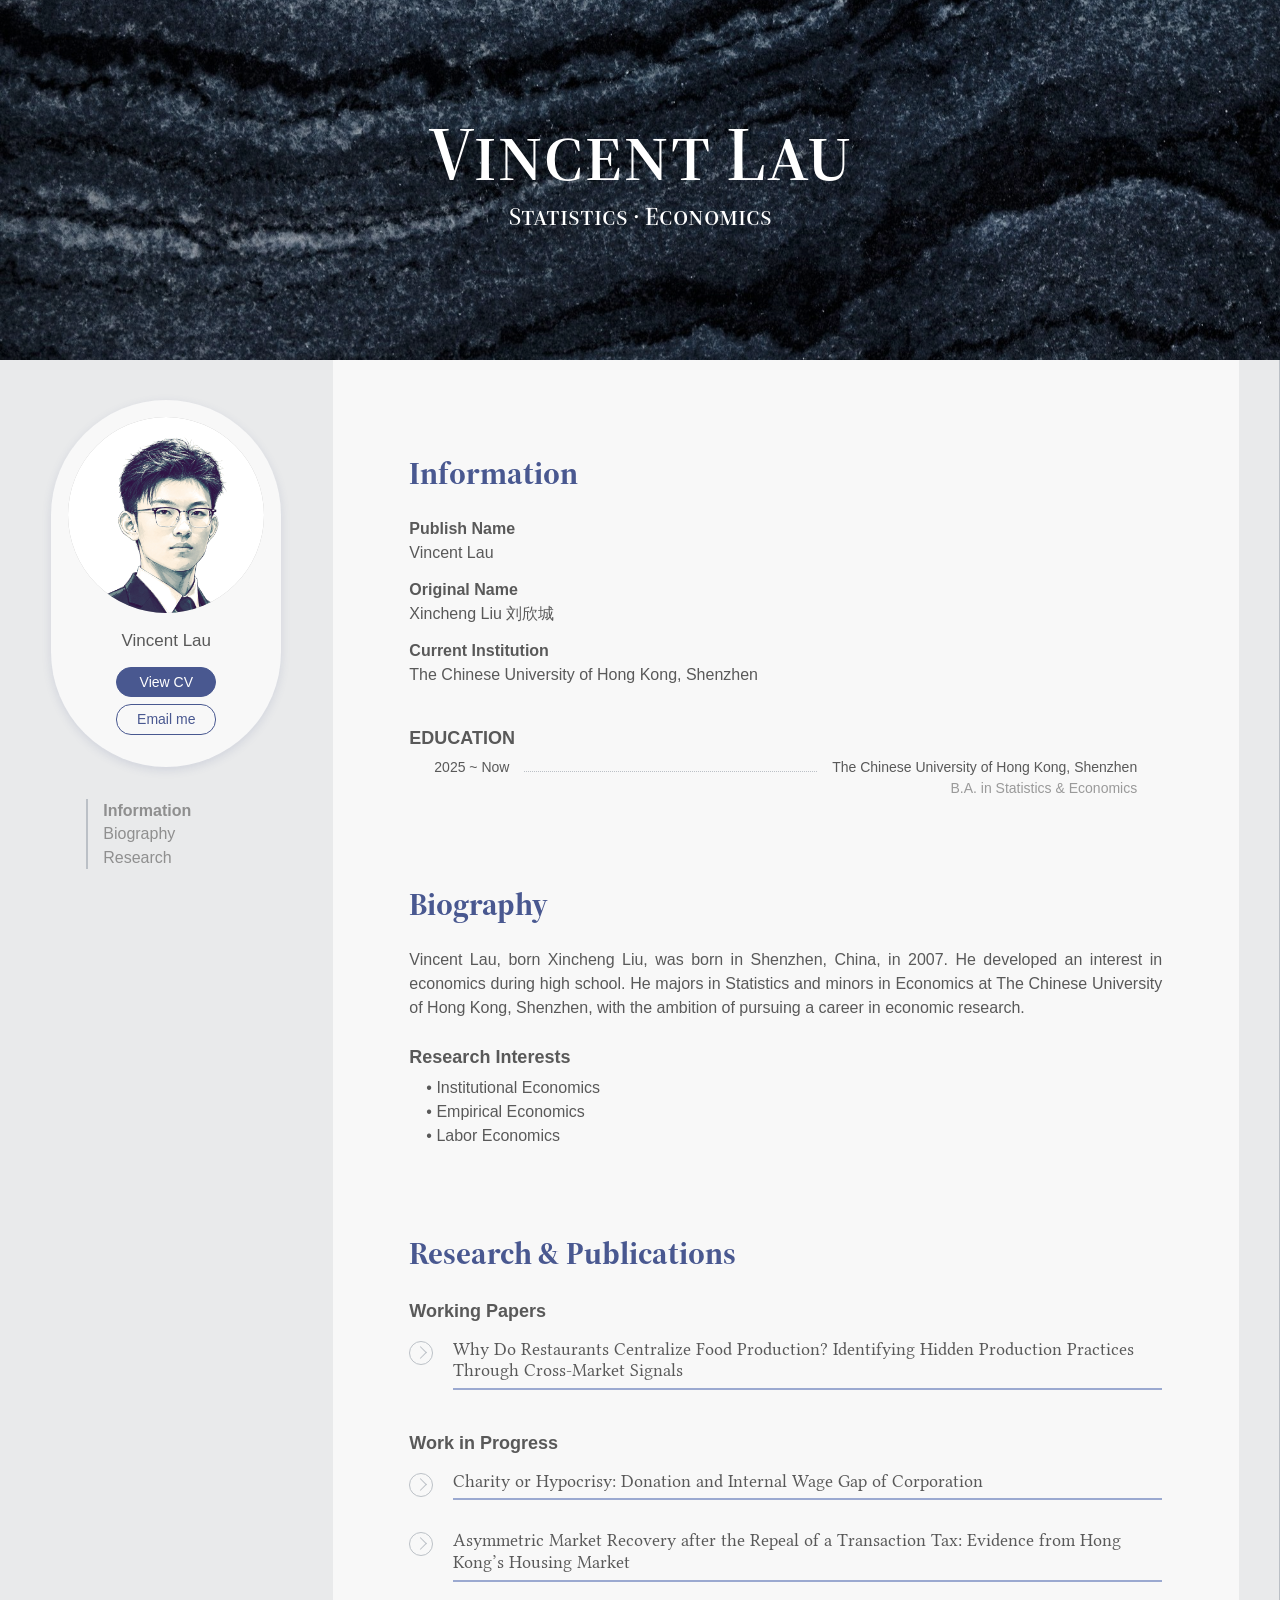
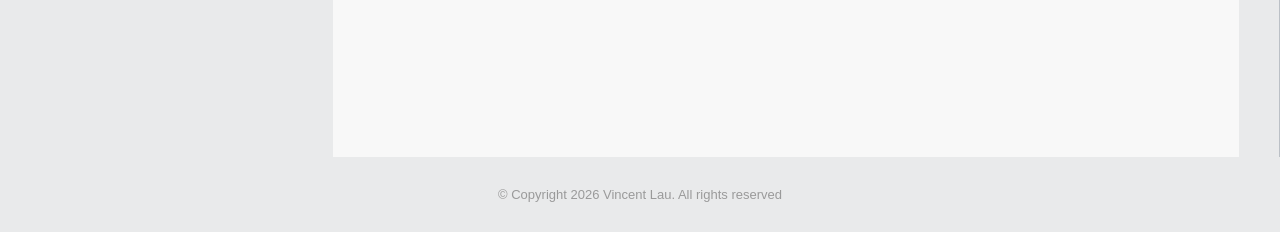
==== commit 9bedc33b: "Renew Working Paper" ====
--- a/docs/index.html
+++ b/docs/index.html
@@ -82,7 +82,7 @@
           <article class="paper">
             <button class="paper-trigger" type="button" aria-expanded="false" aria-controls="paper-1">
               <span class="toggle" aria-hidden="true"></span>
-              <span class="paper-title">Freshly Cooked or Factory-Prepared? Estimating Restaurants&#x27; Hidden Production Practice through Labor Market Signals</span>
+              <span class="paper-title">Why Do Restaurants Centralize Food Production? Identifying Hidden Production Practices Through Cross-Market Signals</span>
             </button>
             <div class="paper-panel is-closed" id="paper-1" inert>
               <div class="paper-panel-inner">
@@ -93,7 +93,7 @@
                     <dt>Year:</dt>
                     <dd>2026</dd>
                     <dt class="abstract-label">Abstract:</dt>
-                    <dd class="abstract">Many Chinese consumers worry about the use of prepared meals in restaurants. However, this production practice is usually unobservable. This study identifies a labor-market signal which may indicate the restaurants’ reliance on prepared meals. We assemble an original restaurant-level dataset from 5 major cities in China by combining online recruitment postings, commercial-rent listings, chain size, location-based cooking constraints, and consumer reviews. A Multiple Indicators Multiple Causes (MIMIC) model uses the chef-to-server wage ratio and the share of negative reviews mentioning prepared meals as reflective indicators of latent prepared meal reliance. The estimation uses 311 complete restaurant observations. Results show that higher rent, greater chain size, and location in the interior of large commercial complexes are each associated with greater latent reliance. Consistent with the proposed mechanism, reliance is negatively reflected in the chef-to-server wage ratio and positively reflected in prepared-meal-related complaints. The study contributes to consumer-affairs research by offering consumers and regulators a practical means of mitigating information asymmetry and supporting more transparent disclosure of restaurant production practices. The study also points out that opaque production practices in one market may be inferred from observable traces in an adjacent market.</dd>
+                    <dd class="abstract">The growing centralization of food production has transformed restaurant operations, but its adoption is difficult to investigate because production arrangements are often unobservable to outsiders. This study examines the economic and institutional factors associated with restaurants&#x27; reliance on centralized production using a latent-variable approach. Building on the task-based framework, we propose that transferring culinary tasks from individual outlets to central kitchens or upstream suppliers reduces the relative demand for on-site culinary skills, making the chef-to-server wage ratio a potential indicator of hidden production arrangements. Using data from 311 restaurants across five Chinese cities, we estimate a Multiple Indicators Multiple Causes (MIMIC) model with the wage ratio and the proportion of negative reviews mentioning prepared meals as reflective indicators. Results show that centralized production reliance is negatively associated with the wage ratio and positively associated with commercial rent, chain scale, and restrictions on open-flame cooking. Robustness tests support these patterns. External validation further shows that restaurants with publicly documented centralized production have a significantly lower mean wage ratio than restaurants without such disclosures. These findings suggest that centralization reflects not only efficiency considerations but also local operating costs, institutional constraints, and the standardization requirements of chain expansion. The study also points out that opaque production practices in one market may be inferred from observable traces in an adjacent market.</dd>
                   </dl>
                   <a class="pill outline pdf-link" href="assets/papers/prepared-meals.pdf" target="_blank" rel="noopener">View PDF</a>
                 </div>
--- a/docs/site.css
+++ b/docs/site.css
@@ -44,6 +44,33 @@
   font-family: "Source Display";
   src: url("assets/fonts/Source/SourceSerif4Display-Bold.otf") format("opentype");
   font-weight: 700;
+  font-display: swap;
+}
+
+@font-face {
+  font-family: "Source Display";
+  src: url("assets/fonts/Source/SourceSerif4Display-Semibold.otf") format("opentype");
+  font-weight: 600;
+  font-display: swap;
+}
+
+@font-face {
+  font-family: "Source Display";
+  src: url("assets/fonts/Source/SourceSerif4Display-Regular.otf") format("opentype");
+  font-weight: 400;
+  font-display: swap;
+}
+
+@font-face {
+  font-family: "Source Display";
+  src: url("assets/fonts/Source/SourceSerif4Display-Light.otf") format("opentype");
+  font-weight: 300;
+  font-display: swap;
+}
+
+@font-face {
+  font-family: "Source";
+  src: url("assets/fonts/Source/SourceSerif4Variable-Roman.otf") format("opentype");
   font-display: swap;
 }
 
@@ -102,14 +129,15 @@
 
 .hero h1 {
   margin: 0;
-  font: 600 clamp(52px, 6vw, 82px)/1 "Cormorant SC", Georgia, serif;
-  /*font-variant-caps: small-caps;*/
+  font: 600 clamp(52px, 6vw, 82px)/1 "Source Display", Georgia, serif;
+  font-variant-caps: small-caps;
   font-synthesis: none;
 }
 
 .hero p {
   margin: 8px 0 0;
-  font: 500 clamp(25px, 2vw, 35px)/1.3 "Cormorant GM", Georgia, serif;
+  font: 600 clamp(25px, 2vw, 35px)/1.3 "Source Display", Georgia, serif;
+  font-variant-caps: small-caps;
   font-synthesis: none;
 }
 
@@ -163,7 +191,7 @@
 
 .profile-name {
   margin: 15px 0 13px;
-  color: #9b9b9b;
+  color: var(--text);
   font-size: 17px;
 }
 
@@ -244,10 +272,10 @@
 
 .content {
   min-width: 0;
-  margin-right: 80px;
+  margin-right: 40px;
   padding: 96px clamp(32px, 6vw, 116px) 145px;
   background: var(--content);
-  box-shadow: 0 3px 10px #49589026;
+  /*box-shadow: 0 3px 10px #49589026;*/
 }
 
 .section {
